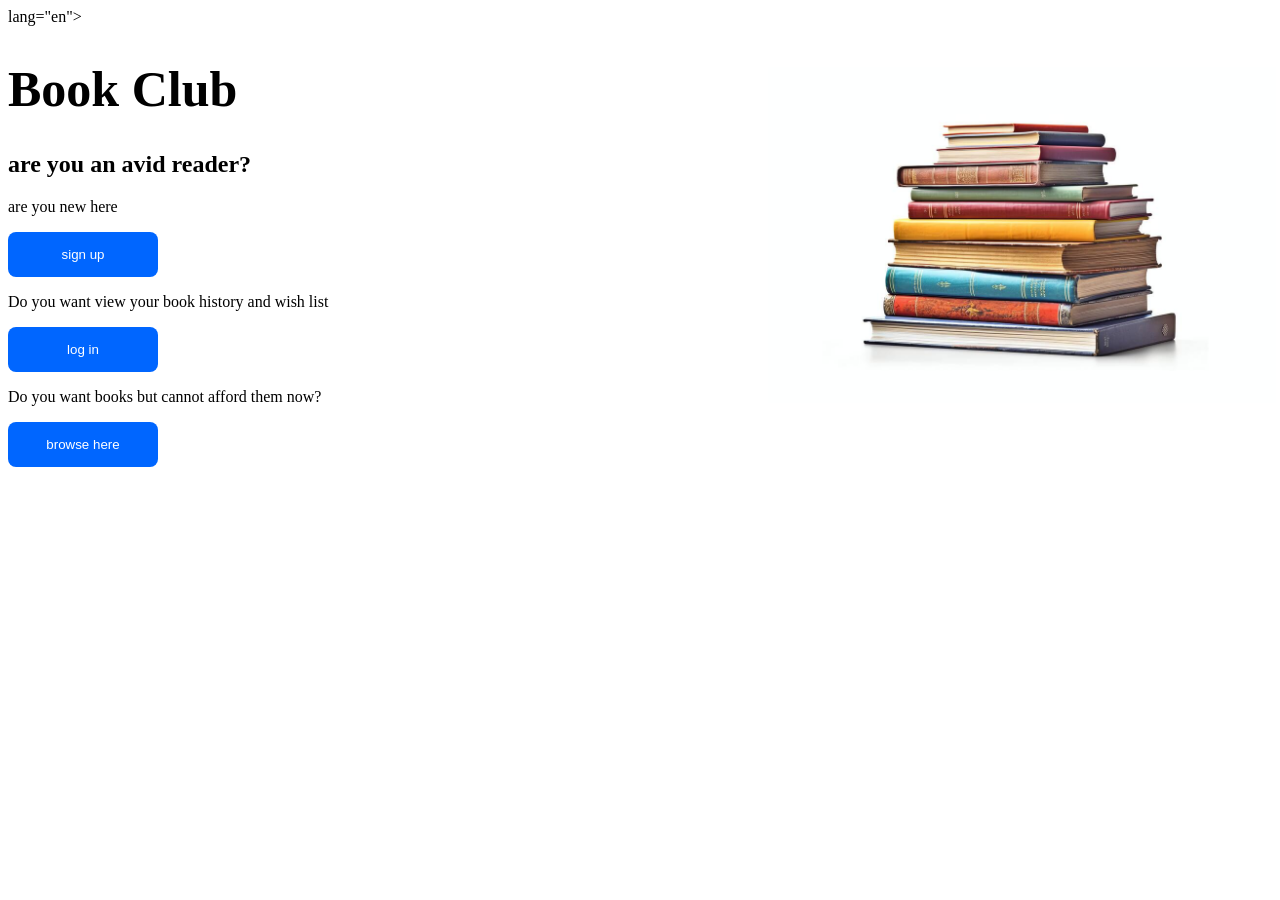
==== index.html @ 77a55fde "landing page" ====
<!DOCTYPE html>
<html> lang="en">
<head>
     <title>Learning and study log </title>
     <link rel="stylesheet" href="style.css">
</head>
<body>
    <h1>Book Club</h1>
    <h2>are you an avid reader?</h2>
    
    
    <p>are you new here</p>
    <a href="signup.html"> <button>sign up</button></a>
   
    <p>Do you want view your book history and wish list</p>
    <a href="login.html"> <button>log in</button></a>
   
    
    <p>Do you want books but cannot afford them now?</p>
    <a href="https:\\www.theoceanofpdf.com"><button>browse here</button></a>
    
</body>
</html>
---- style.css ----
body{
    background-image: url("book_pile.jpg");
    background-repeat: no-repeat;
    background-position: right center;
    background-size: 40%;
}

button{
    width:150px;
    background:#0066ff;
    color:white;
    border:none;
    padding:15px;
    border-radius:8px;
}
h1{

    color:black;

   font-size: 50px;
}
h2{
    color: #0d2a53
    font-size: 30px;

}
p{
    

}
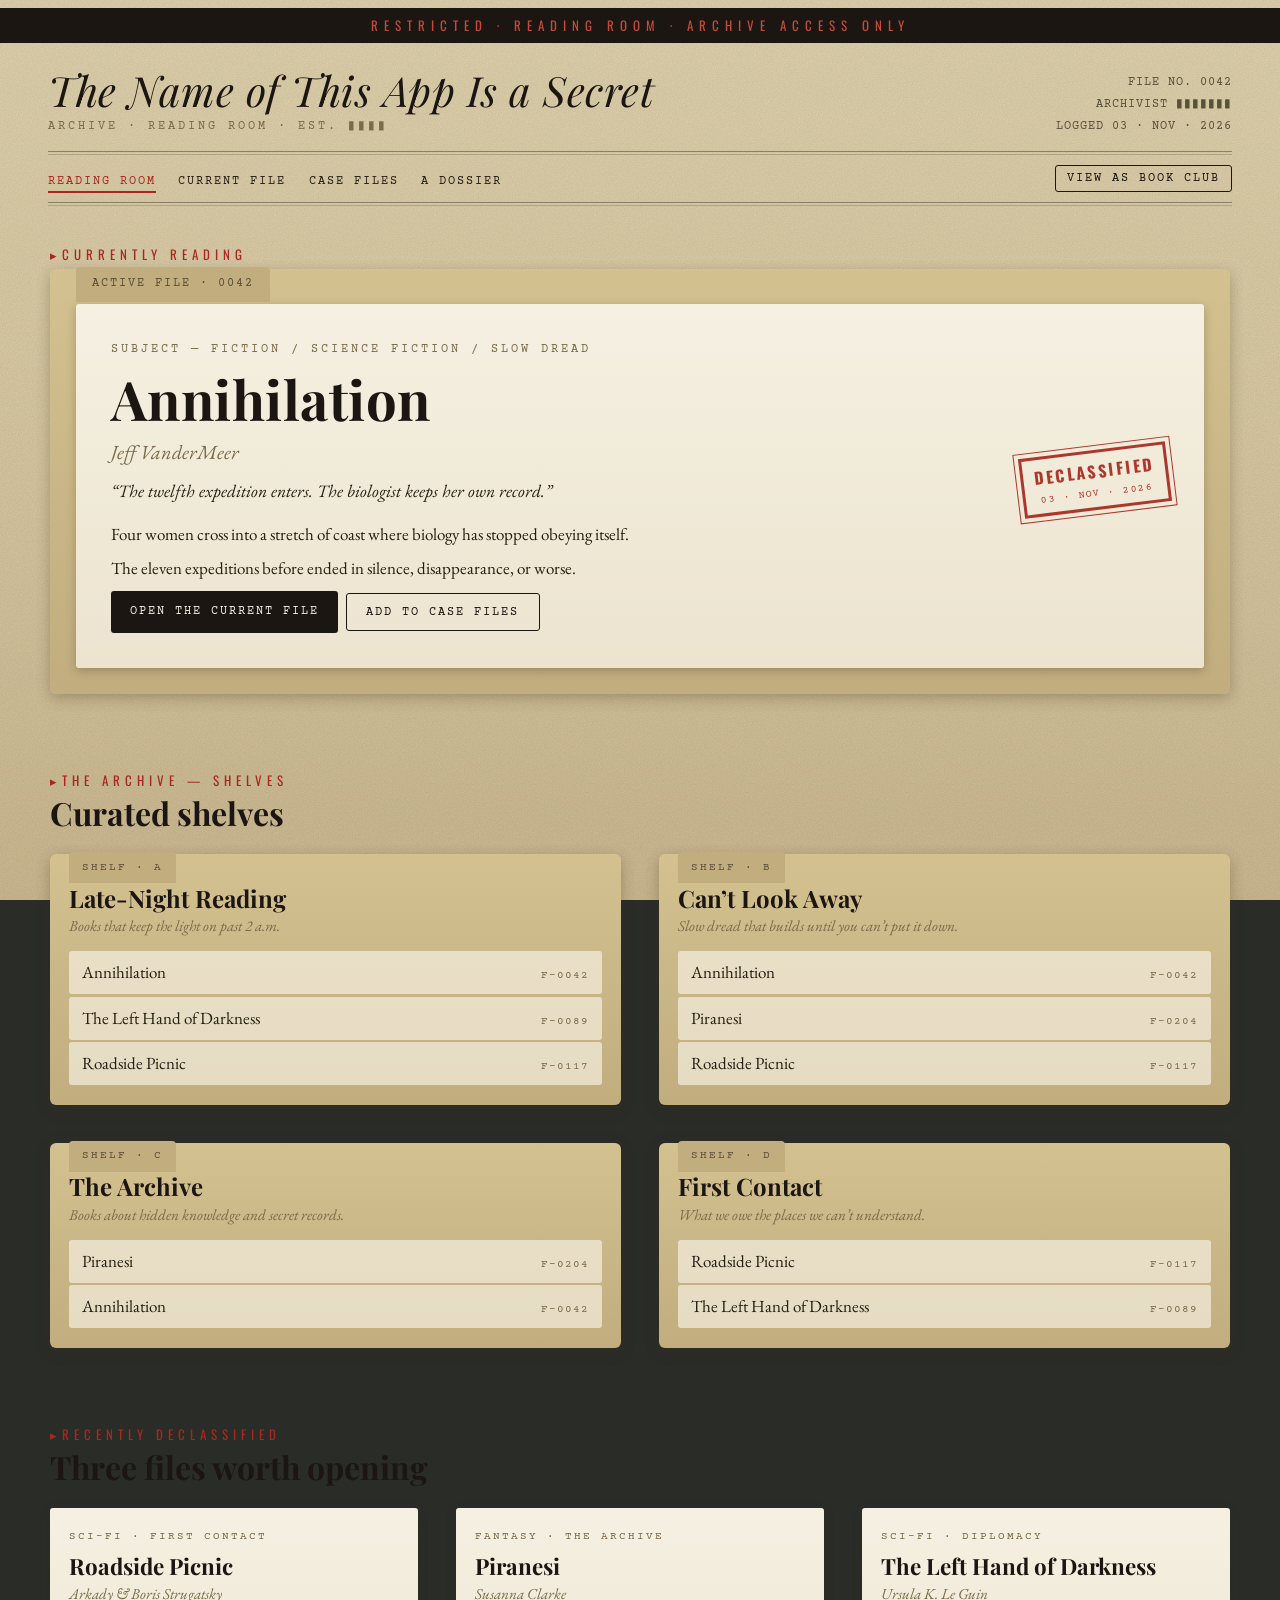
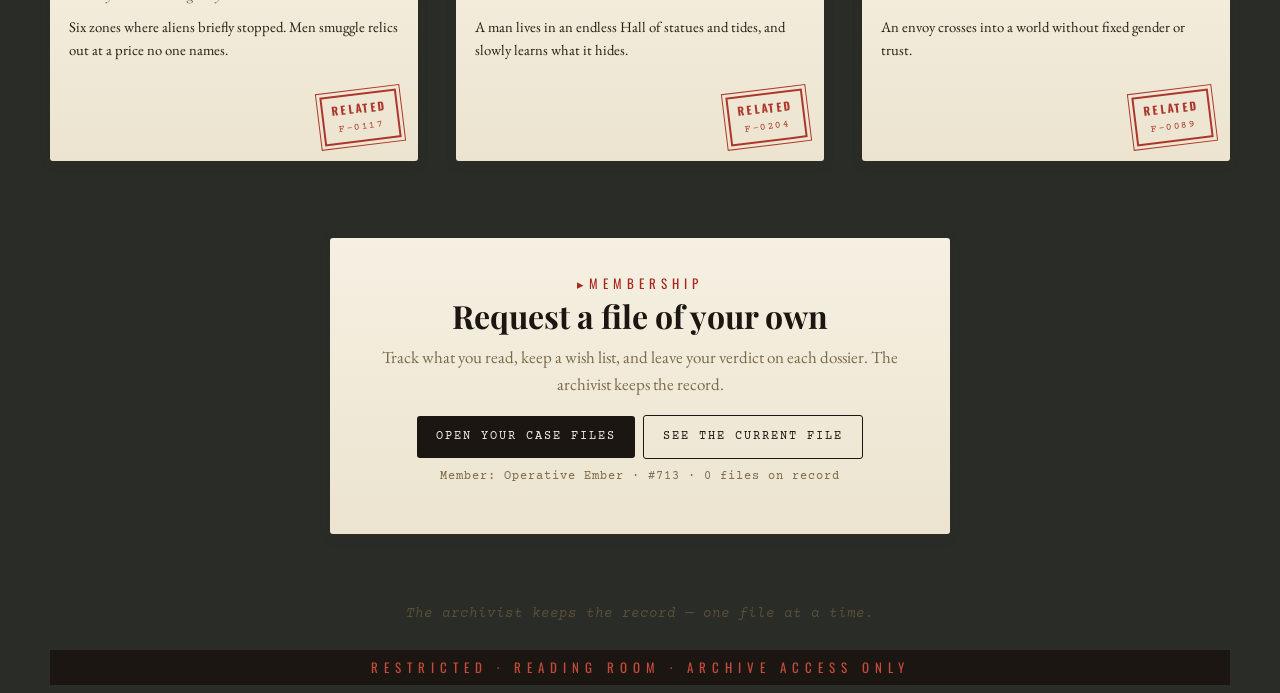
==== commit 9bdb116e: "Added secret archivee" ====
--- a/index.html
+++ b/index.html
@@ -1,23 +1,185 @@
 <!DOCTYPE html>
-<html> lang="en">
+<html lang="en">
 <head>
-     <title>Learning and study log </title>
-     <link rel="stylesheet" href="style.css">
+  <meta charset="UTF-8">
+  <meta name="viewport" content="width=device-width, initial-scale=1.0">
+  <title>The Name of This App Is a Secret — Reading Room</title>
+  <meta name="description" content="A book club that happens to be secret. Thriller and science fiction, filed as classified dossiers.">
+  <link rel="preconnect" href="https://fonts.googleapis.com">
+  <link rel="preconnect" href="https://fonts.gstatic.com" crossorigin>
+  <link href="https://fonts.googleapis.com/css2?family=EB+Garamond:ital,wght@0,400;0,500;1,400;1,500&family=Playfair+Display:ital,wght@0,400;0,700;1,400&family=Courier+Prime:wght@400;700&family=Oswald:wght@500;700&display=swap" rel="stylesheet">
+  <link rel="stylesheet" href="css/style.css">
 </head>
 <body>
-    <h1>Book Club</h1>
-    <h2>are you an avid reader?</h2>
-    
-    
-    <p>are you new here</p>
-    <a href="signup.html"> <button>sign up</button></a>
-   
-    <p>Do you want view your book history and wish list</p>
-    <a href="login.html"> <button>log in</button></a>
-   
-    
-    <p>Do you want books but cannot afford them now?</p>
-    <a href="https:\\www.theoceanofpdf.com"><button>browse here</button></a>
-    
+<div class="page">
+
+  <!-- ===== HEADER (shared) ===== -->
+  <header class="site-head">
+    <div class="classification-banner secret-only">Restricted · Reading Room · Archive Access Only</div>
+
+    <div class="masthead">
+      <div>
+        <h1>The Name of This App Is a Secret</h1>
+        <p class="masthead-sub secret-only">Archive · Reading Room · Est. ▮▮▮▮</p>
+        <p class="masthead-sub disguise-only">A book club for thriller &amp; science fiction readers</p>
+      </div>
+      <div class="control-block secret-only">
+        <span>FILE NO. 0042</span>
+        <span>ARCHIVIST ▮▮▮▮▮▮▮</span>
+        <span>LOGGED 03 · NOV · 2026</span>
+      </div>
+    </div>
+    <div class="rule-double"></div>
+
+    <nav class="main-nav">
+      <ul class="nav-links" id="navLinks">
+        <li><a href="index.html" class="active">Reading Room</a></li>
+        <li><a href="current.html">Current File</a></li>
+        <li><a href="log.html">Case Files</a></li>
+        <li><a href="dossier.html">A Dossier</a></li>
+      </ul>
+      <button class="reveal-toggle" id="revealToggle" aria-pressed="true">View as Book Club</button>
+      <button class="nav-toggle" id="navToggle">Menu</button>
+    </nav>
+    <div class="rule-double"></div>
+  </header>
+
+  <!-- ===== HERO: CURRENT SELECTION PREVIEW ===== -->
+  <section class="section container">
+    <p class="section-label">Currently reading</p>
+    <div class="folder">
+      <div class="folder-tab secret-only">Active file · 0042</div>
+      <div class="sheet">
+        <div class="row between">
+          <div style="flex:1;min-width:240px;">
+            <div class="sheet-meta secret-only">Subject — fiction / science fiction / slow dread</div>
+            <div class="disguise-only" style="font-family:var(--font-mono);font-size:.75rem;letter-spacing:2px;color:var(--sepia);text-transform:uppercase;margin-bottom:.6rem;">This month's pick</div>
+            <h2 class="book-title">Annihilation</h2>
+            <p class="book-author">Jeff VanderMeer</p>
+            <p class="book-tagline">“The twelfth expedition enters. The biologist keeps her own record.”</p>
+            <div class="book-brief">
+              <p>Four women cross into a stretch of coast where biology has stopped obeying itself.</p>
+              <p>The eleven expeditions before ended in silence, disappearance, or worse.</p>
+            </div>
+            <div class="status-row">
+              <a class="btn" href="current.html">Open the current file</a>
+              <button class="btn btn--ghost" data-add="0042" data-status="want">Add to case files</button>
+            </div>
+          </div>
+          <div class="stamp stamp--declassified stamp-float secret-only">
+            Declassified<span class="stamp-sub">03 · NOV · 2026</span>
+          </div>
+        </div>
+      </div>
+    </div>
+  </section>
+
+  <!-- ===== CURATED SHELVES ===== -->
+  <section class="section container">
+    <p class="section-label secret-only">The archive — shelves</p>
+    <p class="section-label disguise-only" style="display:none">Browse by mood</p>
+    <h2 class="mb">Curated shelves</h2>
+    <div class="shelf-grid">
+      <article class="shelf">
+        <div class="shelf-tab secret-only">Shelf · A</div>
+        <h3>Late-Night Reading</h3>
+        <p class="shelf-sub">Books that keep the light on past 2 a.m.</p>
+        <ul>
+          <li><a href="dossier.html">Annihilation</a><span class="spine">F-0042</span></li>
+          <li><a href="dossier.html?id=0089">The Left Hand of Darkness</a><span class="spine">F-0089</span></li>
+          <li><a href="dossier.html?id=0117">Roadside Picnic</a><span class="spine">F-0117</span></li>
+        </ul>
+      </article>
+      <article class="shelf">
+        <div class="shelf-tab secret-only">Shelf · B</div>
+        <h3>Can’t Look Away</h3>
+        <p class="shelf-sub">Slow dread that builds until you can’t put it down.</p>
+        <ul>
+          <li><a href="dossier.html">Annihilation</a><span class="spine">F-0042</span></li>
+          <li><a href="dossier.html?id=0204">Piranesi</a><span class="spine">F-0204</span></li>
+          <li><a href="dossier.html?id=0117">Roadside Picnic</a><span class="spine">F-0117</span></li>
+        </ul>
+      </article>
+      <article class="shelf">
+        <div class="shelf-tab secret-only">Shelf · C</div>
+        <h3>The Archive</h3>
+        <p class="shelf-sub">Books about hidden knowledge and secret records.</p>
+        <ul>
+          <li><a href="dossier.html?id=0204">Piranesi</a><span class="spine">F-0204</span></li>
+          <li><a href="dossier.html">Annihilation</a><span class="spine">F-0042</span></li>
+        </ul>
+      </article>
+      <article class="shelf">
+        <div class="shelf-tab secret-only">Shelf · D</div>
+        <h3>First Contact</h3>
+        <p class="shelf-sub">What we owe the places we can’t understand.</p>
+        <ul>
+          <li><a href="dossier.html?id=0117">Roadside Picnic</a><span class="spine">F-0117</span></li>
+          <li><a href="dossier.html?id=0089">The Left Hand of Darkness</a><span class="spine">F-0089</span></li>
+        </ul>
+      </article>
+    </div>
+  </section>
+
+  <!-- ===== RECENT DOSSIERS TEASER ===== -->
+  <section class="section container">
+    <p class="section-label">Recently declassified</p>
+    <h2 class="mb">Three files worth opening</h2>
+    <div class="related-grid">
+      <a class="related-card" href="dossier.html">
+        <div class="sheet">
+          <div class="related-meta">Sci-fi · first contact</div>
+          <h3>Roadside Picnic</h3>
+          <p class="rel-author">Arkady &amp; Boris Strugatsky</p>
+          <p class="rel-blurb">Six zones where aliens briefly stopped. Men smuggle relics out at a price no one names.</p>
+          <span class="stamp stamp--related secret-only">Related<span class="stamp-sub">F-0117</span></span>
+        </div>
+      </a>
+      <a class="related-card" href="dossier.html?id=0204">
+        <div class="sheet">
+          <div class="related-meta">Fantasy · the archive</div>
+          <h3>Piranesi</h3>
+          <p class="rel-author">Susanna Clarke</p>
+          <p class="rel-blurb">A man lives in an endless Hall of statues and tides, and slowly learns what it hides.</p>
+          <span class="stamp stamp--related secret-only">Related<span class="stamp-sub">F-0204</span></span>
+        </div>
+      </a>
+      <a class="related-card" href="dossier.html?id=0089">
+        <div class="sheet">
+          <div class="related-meta">Sci-fi · diplomacy</div>
+          <h3>The Left Hand of Darkness</h3>
+          <p class="rel-author">Ursula K. Le Guin</p>
+          <p class="rel-blurb">An envoy crosses into a world without fixed gender or trust.</p>
+          <span class="stamp stamp--related secret-only">Related<span class="stamp-sub">F-0089</span></span>
+        </div>
+      </a>
+    </div>
+  </section>
+
+  <!-- ===== REQUEST ACCESS / MEMBER ===== -->
+  <section class="section container">
+    <div class="sheet center" style="max-width:620px;margin:0 auto;">
+      <p class="section-label secret-only">Membership</p>
+      <p class="section-label disguise-only" style="display:none">Join the club</p>
+      <h2 class="mb-sm">Request a file of your own</h2>
+      <p class="muted">Track what you read, keep a wish list, and leave your verdict on each dossier. The archivist keeps the record.</p>
+      <div class="status-row" style="justify-content:center;">
+        <a class="btn" href="log.html">Open your case files</a>
+        <a class="btn btn--ghost" href="current.html">See the current file</a>
+      </div>
+      <p class="mono muted mt-sm" style="font-size:.72rem;letter-spacing:1px;">
+        Member: <span data-member-codename>—</span> · <span data-member-number>—</span> · <span data-case-count>0 files on record</span>
+      </p>
+    </div>
+  </section>
+
+  <!-- ===== FOOTER (shared) ===== -->
+  <footer class="site-foot">
+    <p class="foot-line">The archivist keeps the record — one file at a time.</p>
+    <div class="classification-banner secret-only" style="max-width:1180px;margin:0 auto;">Restricted · Reading Room · Archive Access Only</div>
+  </footer>
+
+</div>
+<script src="js/app.js"></script>
 </body>
 </html>
--- a/css/style.css
+++ b/css/style.css
@@ -0,0 +1,442 @@
+/* =====================================================================
+   THE NAME OF THIS APP IS A SECRET
+   Declassified Reading Room — design system + components
+   Disguise (book club) <-> Archive (declassified) dual-skin.
+   ===================================================================== */
+
+/* ---------- Design tokens ---------- */
+:root {
+  /* palette */
+  --vault:#2A2C28;
+  --manila:#D9C9A3;
+  --manila-deep:#C1AD7E;
+  --paper:#F2EEE3;
+  --paper-warm:#EFE6D0;
+  --ink:#1C1612;
+  --ink-soft:#241f12;
+  --stamp:#A8281F;
+  --stamp-light:#C44A3A;
+  --sepia:#7A6A4A;
+  --sepia-soft:#5A4F38;
+  --redact:#111111;
+  --rule:rgba(28,22,18,.4);
+  --rule-soft:rgba(28,22,18,.18);
+
+  /* type families */
+  --font-display:'Playfair Display',Georgia,'Times New Roman',serif;
+  --font-serif:'EB Garamond',Georgia,'Times New Roman',serif;
+  --font-mono:'Courier Prime','Courier New',Courier,monospace;
+  --font-stamp:'Oswald','Arial Narrow',Arial,sans-serif;
+
+  /* type scale */
+  --t-masthead:clamp(1.7rem,4vw,2.6rem);
+  --t-book:clamp(2rem,6vw,3.4rem);
+  --t-h2:clamp(1.4rem,3vw,2rem);
+  --t-h3:1.25rem;
+  --t-body:1.0625rem;
+  --t-small:.875rem;
+  --t-mono:.75rem;
+  --t-stamp:.8125rem;
+
+  /* spacing & layout */
+  --gap:clamp(1rem,3vw,2.5rem);
+  --pad:clamp(1rem,4vw,3rem);
+  --maxw:1180px;
+  --radius:6px;
+
+  /* paper shadow */
+  --sheet-shadow:0 3px 10px rgba(58,47,21,.28);
+  --card-shadow:0 4px 14px rgba(58,47,21,.30);
+}
+
+/* ---------- Reset / base ---------- */
+*{box-sizing:border-box;}
+html{scroll-behavior:smooth;}
+body{
+  margin:0;
+  font-family:var(--font-serif);
+  font-size:var(--t-body);
+  line-height:1.6;
+  color:var(--ink-soft);
+  background:var(--vault);
+  -webkit-font-smoothing:antialiased;
+}
+img{max-width:100%;display:block;}
+a{color:var(--stamp);text-decoration:none;}
+a:hover{text-decoration:underline;text-underline-offset:3px;}
+
+/* The reading-room "page" sits on the vault like a document on a desk */
+.page{
+  max-width:1320px;
+  margin:0 auto;
+  min-height:100vh;
+  background:linear-gradient(180deg,#e0d2ad 0%,#d9c9a3 50%,#cbb990 100%);
+  background-attachment:fixed;
+  box-shadow:0 0 40px rgba(0,0,0,.5);
+  position:relative;
+}
+/* paper grain overlay */
+.page::before{
+  content:"";
+  position:fixed;
+  inset:0;
+  max-width:1320px;
+  margin:0 auto;
+  pointer-events:none;
+  background-image:url("data:image/svg+xml;utf8,<svg xmlns='http://www.w3.org/2000/svg' width='160' height='160'><filter id='n'><feTurbulence type='fractalNoise' baseFrequency='0.8' numOctaves='2' stitchTiles='stitch'/><feColorMatrix values='0 0 0 0 0  0 0 0 0 0  0 0 0 0 0  0 0 0 0.16 0'/></filter><rect width='100%' height='100%' filter='url(%23n)'/></svg>");
+  opacity:.6;
+  z-index:0;
+}
+.page > *{position:relative;z-index:1;}
+
+.container{max-width:var(--maxw);margin:0 auto;padding:0 var(--pad);width:100%;}
+
+/* ---------- Typography ---------- */
+h1,h2,h3{font-family:var(--font-display);color:var(--ink);line-height:1.15;margin:0;}
+h2{font-size:var(--t-h2);}
+h3{font-size:var(--t-h3);}
+p{margin:0 0 1em;}
+.serif{font-family:var(--font-serif);}
+.italic{font-style:italic;}
+.mono{font-family:var(--font-mono);}
+.muted{color:var(--sepia);}
+
+/* classification banner */
+.classification-banner{
+  background:var(--ink);
+  color:var(--stamp-light);
+  font-family:var(--font-stamp);
+  font-size:var(--t-stamp);
+  letter-spacing:6px;
+  text-align:center;
+  padding:.45rem 1rem;
+  text-transform:uppercase;
+}
+
+/* masthead */
+.site-head{padding-top:.5rem;}
+.masthead{
+  display:flex;
+  justify-content:space-between;
+  align-items:flex-end;
+  flex-wrap:wrap;
+  gap:1rem;
+  padding:1.4rem var(--pad) .9rem;
+}
+.masthead h1{
+  font-style:italic;
+  font-weight:400;
+  font-size:var(--t-masthead);
+  letter-spacing:.5px;
+}
+.masthead-sub{
+  font-family:var(--font-mono);
+  font-size:var(--t-mono);
+  letter-spacing:3px;
+  color:var(--sepia);
+  margin:.25rem 0 0;
+  text-transform:uppercase;
+}
+.control-block{
+  display:flex;
+  flex-direction:column;
+  gap:.2rem;
+  font-family:var(--font-mono);
+  font-size:var(--t-mono);
+  letter-spacing:1px;
+  color:var(--sepia-soft);
+  text-align:right;
+}
+.rule-double{border-top:1px solid var(--rule);border-bottom:1px solid var(--rule-soft);height:4px;margin:0 var(--pad);}
+
+/* nav */
+.main-nav{
+  display:flex;
+  align-items:center;
+  justify-content:space-between;
+  flex-wrap:wrap;
+  gap:.5rem 1rem;
+  padding:.6rem var(--pad);
+}
+.nav-links{display:flex;flex-wrap:wrap;gap:.25rem 1.4rem;list-style:none;margin:0;padding:0;}
+.nav-links a{
+  color:var(--ink-soft);
+  font-family:var(--font-mono);
+  font-size:var(--t-mono);
+  letter-spacing:2px;
+  text-transform:uppercase;
+  position:relative;
+  padding:.2rem 0;
+}
+.nav-links a:hover{color:var(--stamp);text-decoration:none;}
+.nav-links a.active{color:var(--stamp);}
+.nav-links a.active::after{content:"";position:absolute;left:0;right:0;bottom:-2px;height:2px;background:var(--stamp);}
+
+/* reveal toggle (disguise <-> archive) */
+.reveal-toggle{
+  font-family:var(--font-mono);
+  font-size:var(--t-mono);
+  letter-spacing:2px;
+  text-transform:uppercase;
+  background:transparent;
+  border:1px solid var(--ink);
+  color:var(--ink);
+  padding:.4rem .7rem;
+  cursor:pointer;
+  border-radius:3px;
+}
+.reveal-toggle:hover{background:var(--ink);color:var(--paper);}
+/* mobile nav toggle */
+.nav-toggle{
+  display:none;
+  background:transparent;border:1px solid var(--ink);
+  color:var(--ink);font-family:var(--font-mono);font-size:var(--t-mono);
+  letter-spacing:2px;text-transform:uppercase;padding:.4rem .6rem;cursor:pointer;border-radius:3px;
+}
+
+/* ---------- Section labels ---------- */
+.section-label{
+  font-family:var(--font-stamp);
+  font-size:var(--t-stamp);
+  letter-spacing:5px;
+  color:var(--stamp);
+  text-transform:uppercase;
+  margin:0 0 .25rem;
+}
+.section-label::before{content:"\25B8 ";}
+
+/* ---------- Folder + sheet (core dossier container) ---------- */
+.folder{
+  background:linear-gradient(180deg,#d3c190,#c1ad7e);
+  border-radius:var(--radius);
+  padding:2.2rem 1.6rem 1.6rem;
+  position:relative;
+  box-shadow:var(--card-shadow);
+}
+.folder-tab{
+  position:absolute;top:-2px;left:1.6rem;
+  background:#c1ad7e;
+  padding:.45rem 1rem .5rem;
+  font-family:var(--font-mono);
+  font-size:var(--t-mono);
+  letter-spacing:2px;
+  color:var(--sepia-soft);
+  text-transform:uppercase;
+  border-radius:4px 4px 0 0;
+}
+.sheet{
+  background:linear-gradient(180deg,#f5f0e2,#ece4cf);
+  border-radius:3px;
+  padding:clamp(1.2rem,3vw,2.2rem);
+  box-shadow:var(--sheet-shadow);
+}
+.sheet-meta{
+  font-family:var(--font-mono);font-size:var(--t-mono);
+  letter-spacing:3px;color:var(--sepia);text-transform:uppercase;
+  margin-bottom:.6rem;
+}
+.book-title{font-size:var(--t-book);letter-spacing:.5px;margin:.1rem 0 .3rem;}
+.book-author{font-size:1.25rem;font-style:italic;color:var(--sepia);margin:0 0 .6rem;}
+.book-tagline{font-size:1.1rem;font-style:italic;color:var(--ink-soft);margin:0 0 1rem;}
+.book-brief p{margin:0 0 .35em;}
+
+/* ---------- Stamps ---------- */
+.stamp{
+  display:inline-block;
+  border:3px solid var(--stamp);
+  outline:1px solid var(--stamp);
+  outline-offset:4px;
+  font-family:var(--font-stamp);
+  font-weight:700;
+  letter-spacing:2.5px;
+  color:var(--stamp);
+  text-transform:uppercase;
+  text-align:center;
+  padding:.35rem .7rem;
+  transform:rotate(-7deg);
+  opacity:.92;
+}
+.stamp .stamp-sub{display:block;font-family:var(--font-mono);font-weight:400;font-size:.62rem;letter-spacing:1.5px;margin-top:.1rem;}
+.stamp--declassified{font-size:1rem;}
+.stamp--related{font-size:.7rem;padding:.3rem .5rem;border-width:2px;outline-offset:3px;}
+.stamp-float{float:right;margin:.2rem 0 1rem 1.4rem;}
+
+/* ---------- Redaction ---------- */
+.redaction{
+  position:relative;
+  display:inline-block;
+  cursor:pointer;
+  border-radius:1px;
+  transition:box-shadow .2s;
+}
+.redaction::after{
+  content:"";
+  position:absolute;inset:-2px -4px;
+  background:var(--redact);
+  border-radius:2px;
+  transition:opacity .35s, transform .35s;
+  z-index:1;
+}
+.redaction .redact-text{position:relative;z-index:0;color:var(--ink-soft);}
+.redaction.lifted::after{opacity:.12;transform:translateX(6px) rotate(-1.5deg);}
+.redaction:hover{box-shadow:0 0 0 2px rgba(168,40,31,.25);}
+.redaction-hint{font-family:var(--font-mono);font-size:.7rem;color:var(--sepia);letter-spacing:1px;}
+
+/* ---------- Tags / chips ---------- */
+.tag{
+  display:inline-block;
+  font-family:var(--font-mono);font-size:.72rem;letter-spacing:2px;
+  text-transform:uppercase;color:var(--sepia);
+  border:1px solid var(--rule-soft);padding:.15rem .5rem;border-radius:2px;
+}
+
+/* ---------- Dossier layout ---------- */
+.dossier-grid{
+  display:grid;
+  grid-template-columns:1fr 320px;
+  gap:var(--gap);
+  align-items:start;
+}
+.dossier-main{min-width:0;}
+.marginalia{
+  border-left:1px solid var(--rule-soft);
+  padding-left:1.4rem;
+}
+.marginalia .section-label{color:var(--stamp);}
+.marginalia p{font-family:var(--font-mono);font-size:.82rem;line-height:1.7;color:var(--ink-soft);}
+.marginalia .archivist-sig{font-family:var(--font-display);font-style:italic;font-size:1.5rem;color:var(--sepia-soft);}
+
+.sub-label{font-family:var(--font-mono);font-size:var(--t-mono);letter-spacing:3px;color:var(--sepia);text-transform:uppercase;margin:1.4rem 0 .4rem;}
+.brief p{margin:0 0 .4em;font-size:1.0625rem;}
+
+/* ---------- Related files ---------- */
+.related-grid{display:grid;grid-template-columns:repeat(3,1fr);gap:var(--gap);}
+.related-card{cursor:pointer;}
+.related-card .sheet{padding:1.2rem;min-height:200px;display:flex;flex-direction:column;}
+.related-card .related-meta{font-family:var(--font-mono);font-size:.7rem;letter-spacing:2px;color:var(--sepia);text-transform:uppercase;}
+.related-card h3{font-size:1.4rem;margin:.5rem 0 .2rem;}
+.related-card .rel-author{font-style:italic;color:var(--sepia);font-size:.95rem;margin:0 0 .5rem;}
+.related-card .rel-blurb{font-size:.92rem;color:var(--ink-soft);}
+.related-card .stamp{margin-top:auto;align-self:flex-end;margin-top:1rem;}
+
+/* ---------- Buttons ---------- */
+.btn{
+  font-family:var(--font-mono);font-size:var(--t-mono);letter-spacing:2px;text-transform:uppercase;
+  background:var(--ink);color:var(--paper);border:none;padding:.7rem 1.2rem;border-radius:3px;cursor:pointer;
+  transition:background .2s,transform .1s;
+}
+.btn:hover{background:var(--stamp);}
+.btn:active{transform:translateY(1px);}
+.btn--ghost{background:transparent;color:var(--ink);border:1px solid var(--ink);}
+.btn--ghost:hover{background:var(--ink);color:var(--paper);}
+
+/* status pills */
+.status-row{display:flex;flex-wrap:wrap;gap:.5rem;align-items:center;margin-top:.6rem;}
+.pill{
+  font-family:var(--font-mono);font-size:.72rem;letter-spacing:1px;text-transform:uppercase;
+  border:1px solid var(--rule);padding:.3rem .6rem;border-radius:20px;background:transparent;color:var(--ink-soft);cursor:pointer;
+}
+.pill.active{background:var(--ink);color:var(--paper);border-color:var(--ink);}
+.pill[data-status="finished"].active{background:var(--stamp);border-color:var(--stamp);}
+
+/* verdict */
+.verdict{margin-top:1rem;}
+.verdict textarea{
+  width:100%;min-height:70px;resize:vertical;
+  font-family:var(--font-serif);font-size:1rem;line-height:1.5;color:var(--ink-soft);
+  background:rgba(255,255,255,.4);border:1px solid var(--rule-soft);border-radius:3px;padding:.6rem;
+}
+.verdict textarea:focus{outline:1px solid var(--stamp);border-color:var(--stamp);}
+
+/* ---------- Case files / reading log ---------- */
+.log-head{display:flex;flex-wrap:wrap;justify-content:space-between;align-items:flex-end;gap:1rem;}
+.member-id{
+  font-family:var(--font-mono);font-size:.8rem;letter-spacing:1px;color:var(--sepia);
+  border:1px solid var(--rule-soft);padding:.6rem .9rem;border-radius:3px;background:rgba(255,255,255,.3);
+}
+.member-id strong{font-family:var(--font-display);font-style:italic;font-weight:400;font-size:1.3rem;color:var(--ink);display:block;}
+
+.filter-row{display:flex;flex-wrap:wrap;gap:.5rem;margin:1rem 0;}
+.case-list{display:grid;gap:1rem;}
+.case-card{display:grid;grid-template-columns:1fr auto;gap:1rem;align-items:center;}
+.case-card .sheet{padding:1rem 1.2rem;display:flex;gap:1rem;align-items:center;flex-wrap:wrap;}
+.case-card .case-title{font-family:var(--font-display);font-size:1.3rem;color:var(--ink);}
+.case-card .case-author{font-style:italic;color:var(--sepia);font-size:.9rem;}
+.case-card .case-meta{font-family:var(--font-mono);font-size:.7rem;letter-spacing:1px;color:var(--sepia);text-transform:uppercase;}
+.case-status{font-family:var(--font-mono);font-size:.72rem;letter-spacing:1px;text-transform:uppercase;}
+.empty-state{
+  text-align:center;padding:3rem 1rem;border:1px dashed var(--rule);border-radius:var(--radius);
+  color:var(--sepia);
+}
+.empty-state .italic{font-size:1.2rem;color:var(--ink-soft);}
+
+/* ---------- Shelves ---------- */
+.shelf-grid{display:grid;grid-template-columns:repeat(2,1fr);gap:var(--gap);}
+.shelf{
+  background:linear-gradient(180deg,#d3c190,#c1ad7e);
+  border-radius:var(--radius);padding:1.6rem 1.2rem 1.2rem;position:relative;box-shadow:var(--card-shadow);
+}
+.shelf-tab{position:absolute;top:-2px;left:1.2rem;background:#c1ad7e;padding:.4rem .8rem;font-family:var(--font-mono);font-size:.7rem;letter-spacing:2px;color:var(--sepia-soft);text-transform:uppercase;border-radius:4px 4px 0 0;}
+.shelf h3{font-size:1.5rem;margin:.3rem 0 .1rem;}
+.shelf .shelf-sub{font-style:italic;color:var(--sepia);font-size:.95rem;margin:0 0 .8rem;}
+.shelf ul{list-style:none;margin:0;padding:0;display:flex;flex-direction:column;gap:.15rem;}
+.shelf li{padding:.5rem .8rem;background:rgba(245,240,226,.7);border-radius:3px;display:flex;justify-content:space-between;align-items:baseline;gap:1rem;}
+.shelf li a{color:var(--ink-soft);}
+.shelf li a:hover{color:var(--stamp);}
+.shelf .spine{font-family:var(--font-mono);font-size:.68rem;letter-spacing:1px;color:var(--sepia);}
+
+/* ---------- Footer ---------- */
+.site-foot{padding:2rem var(--pad) .5rem;text-align:center;}
+.site-foot .foot-line{font-family:var(--font-mono);font-style:italic;font-size:.85rem;letter-spacing:1px;color:var(--sepia-soft);margin-bottom:1.5rem;}
+.foot-banner{margin:0 calc(50% - 50vw);}
+
+/* ---------- Disguise (book club) mode ---------- */
+/* Default = archive. body.disguise softens into a plain, friendly book club. */
+body.disguise .page{background:linear-gradient(180deg,#f3ead4,#ece0c4 100%);}
+body.disguise .classification-banner,
+body.disguise .control-block,
+body.disguise .folder-tab,
+body.disguise .stamp,
+body.disguise .marginalia,
+body.disguise .redaction::after,
+body.disguise .secret-only{display:none !important;}
+body.disguise .redaction .redact-text{color:inherit;}
+body.disguise .disguise-only{display:block;}
+body.disguise .folder{background:#efe3c8;box-shadow:none;padding:1.6rem;}
+body.disguise .sheet{box-shadow:none;background:#f7f1e2;}
+body.disguise .dossier-grid{grid-template-columns:1fr;}
+body.disguise .masthead h1{font-style:normal;}
+.disguise-only{display:none;}
+
+/* ---------- Mobile ---------- */
+@media (max-width:860px){
+  .dossier-grid{grid-template-columns:1fr;}
+  .marginalia{border-left:none;border-top:1px solid var(--rule-soft);padding-left:0;padding-top:1.2rem;}
+  .related-grid{grid-template-columns:1fr;}
+  .shelf-grid{grid-template-columns:1fr;}
+  .nav-toggle{display:inline-block;}
+  .nav-links{
+    flex-direction:column;display:none;width:100%;gap:.2rem;margin-top:.6rem;
+  }
+  .nav-links.open{display:flex;}
+  .main-nav{flex-direction:column;align-items:stretch;}
+  .masthead{flex-direction:column;align-items:flex-start;}
+  .control-block{text-align:left;}
+  .stamp-float{float:none;display:block;margin:.4rem auto 1rem;}
+  .case-card{grid-template-columns:1fr;}
+}
+@media (max-width:480px){
+  .folder{padding:1.6rem 1rem 1rem;}
+  .sheet{padding:1.1rem;}
+}
+
+/* ---------- Utility ---------- */
+.stack{display:flex;flex-direction:column;gap:.5rem;}
+.row{display:flex;flex-wrap:wrap;gap:.6rem;align-items:center;}
+.between{justify-content:space-between;}
+.center{text-align:center;}
+.mt-sm{margin-top:.6rem;}.mt{margin-top:1.4rem;}.mt-lg{margin-top:2.4rem;}
+.mb-sm{margin-bottom:.6rem;}.mb{margin-bottom:1.4rem;}
+.section{padding:var(--gap) 0;}
+.divider{border-top:1px solid var(--rule);margin:var(--gap) 0;}
+.hidden{display:none !important;}
